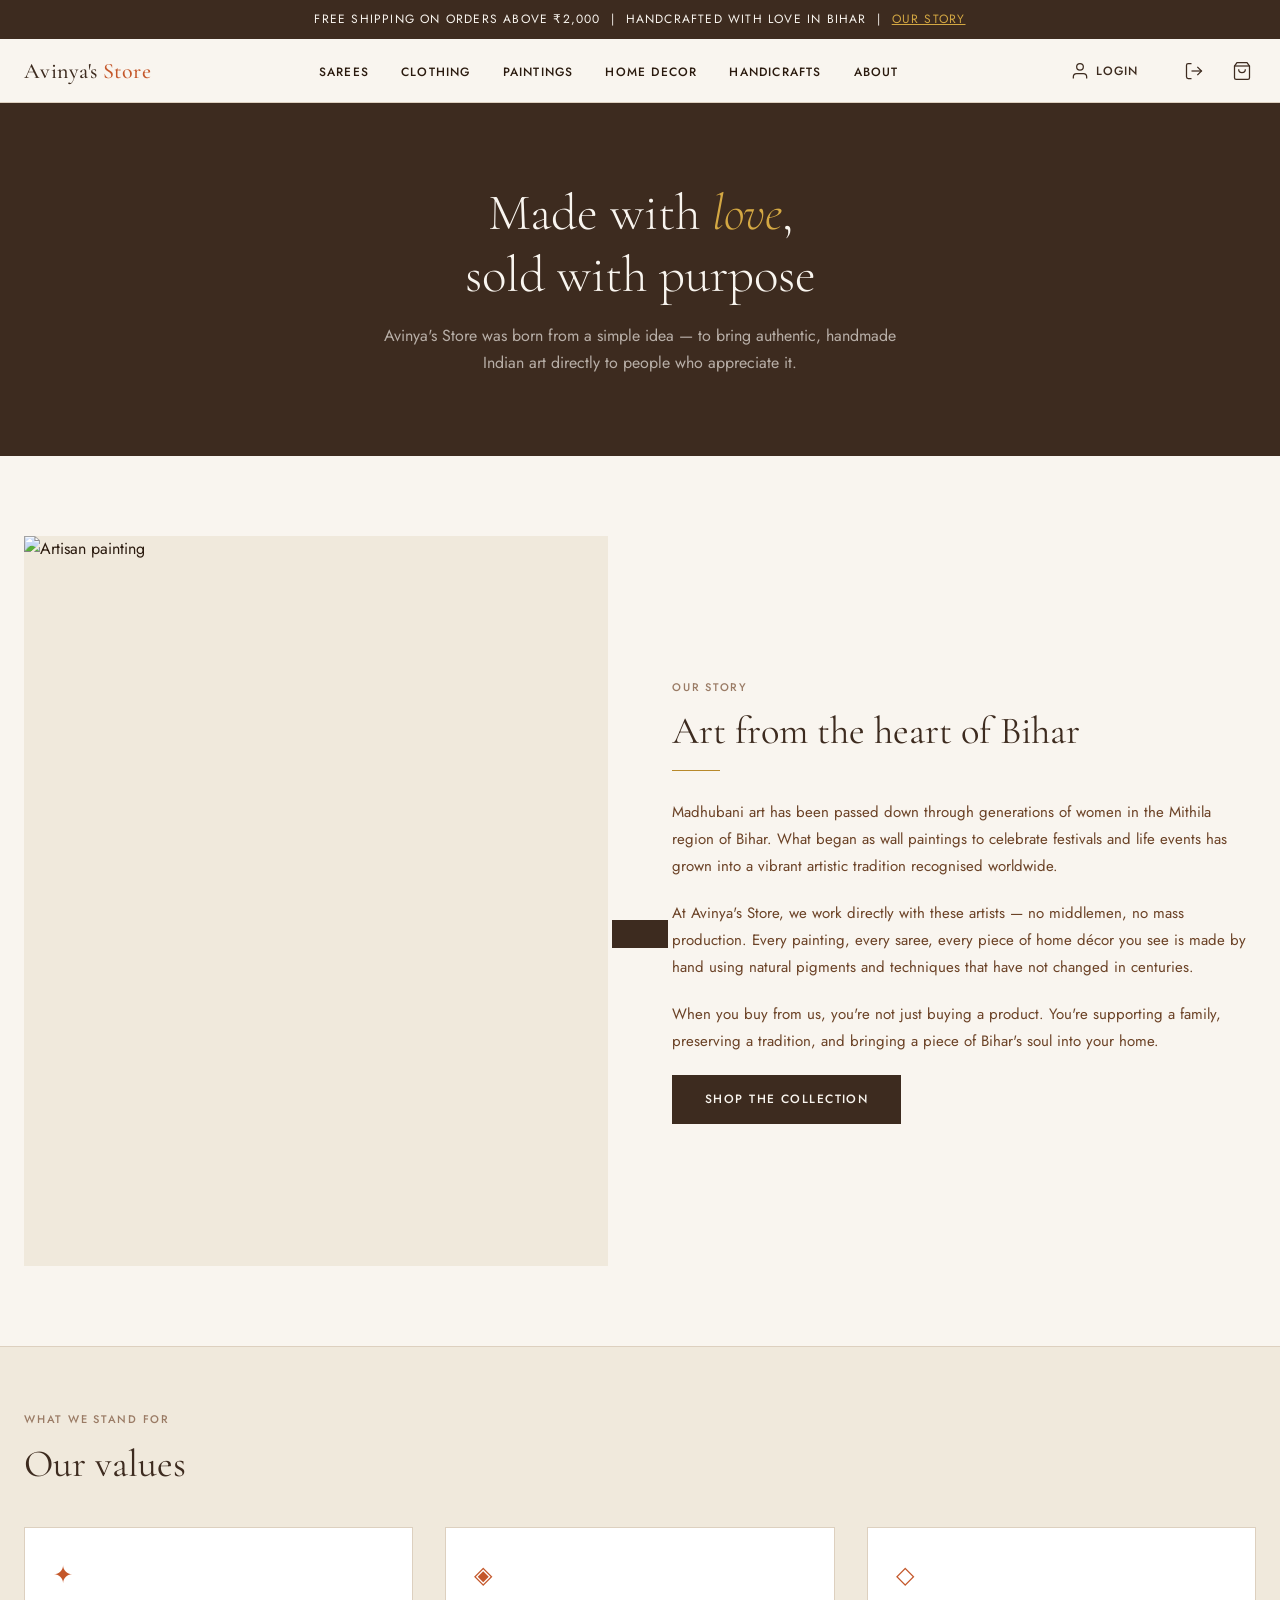
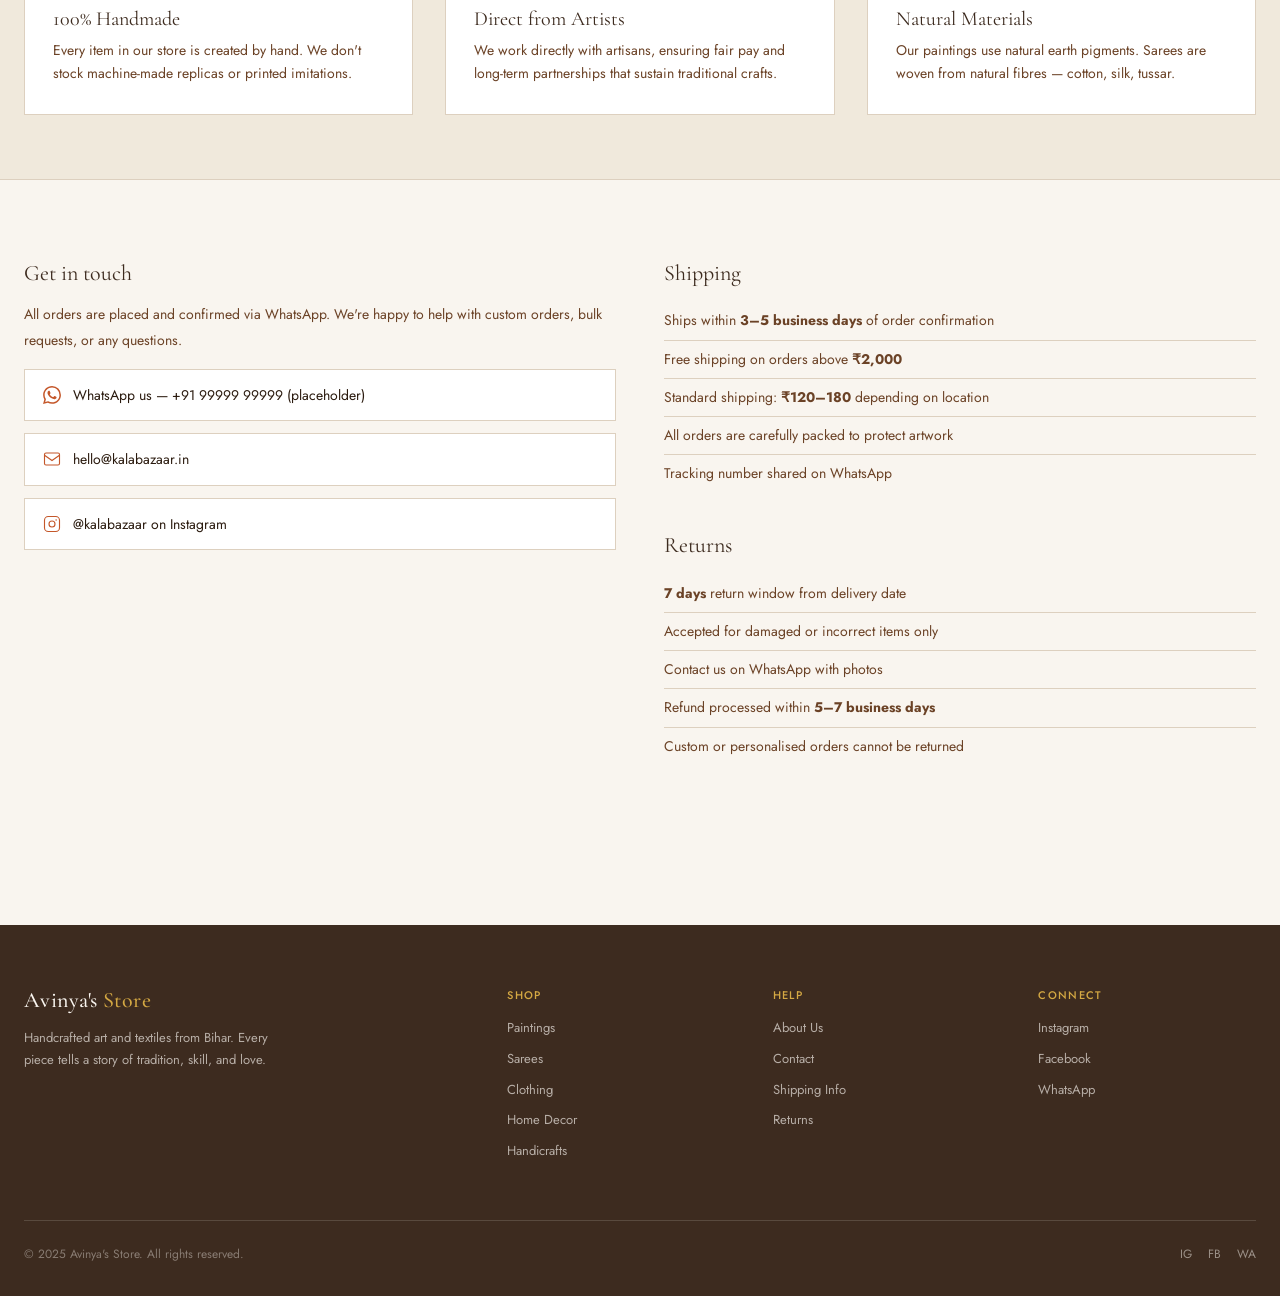
==== about.html @ 0353c22e "Store setup with Firebase" ====
<!DOCTYPE html>
<html lang="en">
<head>
  <meta charset="UTF-8" />
  <meta name="viewport" content="width=device-width, initial-scale=1.0" />
  <title>About — Avinya's Store</title>
  <link rel="stylesheet" href="css/main.css" />
  <link rel="stylesheet" href="css/components.css" />
  <style>
    .about-hero {
      background: var(--brown);
      padding: 80px 0;
      text-align: center;
    }
    .about-hero h1 { color: var(--cream); font-size: clamp(2rem, 4vw, 3.2rem); font-weight: 300; }
    .about-hero h1 em { color: var(--gold-light); font-style: italic; }
    .about-hero p { color: rgba(249,245,239,0.65); font-size: 16px; max-width: 520px; margin: 16px auto 0; line-height: 1.7; }

    .story-section { padding: 80px 0; }
    .story-grid {
      display: grid;
      grid-template-columns: 1fr 1fr;
      gap: 64px;
      align-items: center;
    }
    .story-img {
      aspect-ratio: 4/5;
      background: var(--cream-dark);
      overflow: hidden;
    }
    .story-img img { width: 100%; height: 100%; object-fit: cover; }
    .story-text h2 { margin-bottom: 8px; }
    .story-text p { font-size: 15px; color: var(--text-secondary); line-height: 1.8; margin-bottom: 20px; }
    .story-text .divider { margin: 16px 0 28px; }

    .values-section {
      background: var(--cream-dark);
      border-top: 1px solid var(--border);
      border-bottom: 1px solid var(--border);
      padding: 64px 0;
    }
    .values-grid {
      display: grid;
      grid-template-columns: repeat(3, 1fr);
      gap: 32px;
      margin-top: 40px;
    }
    .value-card {
      padding: 28px;
      background: var(--white);
      border: 1px solid var(--border);
    }
    .value-icon { font-size: 24px; margin-bottom: 12px; color: var(--terracotta); }
    .value-card h3 { font-size: 20px; color: var(--brown); margin-bottom: 8px; }
    .value-card p { font-size: 14px; color: var(--text-secondary); line-height: 1.7; }

    /* Contact & Info */
    .info-section { padding: 80px 0; }
    .info-grid {
      display: grid;
      grid-template-columns: 1fr 1fr;
      gap: 48px;
    }
    .info-block h3 { font-size: 22px; color: var(--brown); margin-bottom: 16px; }
    .info-block p, .info-block li {
      font-size: 14px;
      color: var(--text-secondary);
      line-height: 1.8;
    }
    .info-block ul { list-style: none; }
    .info-block ul li { padding: 6px 0; border-bottom: 1px solid var(--border); }
    .info-block ul li:last-child { border-bottom: none; }
    .contact-links { display: flex; flex-direction: column; gap: 12px; margin-top: 16px; }
    .contact-link {
      display: flex;
      align-items: center;
      gap: 12px;
      padding: 14px 18px;
      border: 1px solid var(--border);
      background: var(--white);
      font-size: 14px;
      color: var(--text-primary);
      transition: var(--transition);
    }
    .contact-link:hover { border-color: var(--brown); background: var(--cream-dark); }
    .contact-link svg { color: var(--terracotta); flex-shrink: 0; }

    @media (max-width: 768px) {
      .story-grid { grid-template-columns: 1fr; gap: 32px; }
      .values-grid { grid-template-columns: 1fr; }
      .info-grid { grid-template-columns: 1fr; }
    }
  </style>
</head>
<body>
<div class="page-content">

  <div class="about-hero">
    <div class="container">
      <h1>Made with <em>love</em>,<br/>sold with purpose</h1>
      <p>Avinya's Store was born from a simple idea — to bring authentic, handmade Indian art directly to people who appreciate it.</p>
    </div>
  </div>

  <!-- Story -->
  <section class="story-section">
    <div class="container">
      <div class="story-grid">
        <div class="story-img">
          <img src="https://placehold.co/600x750/DDD0BF/3D2B1F?text=Artisan+at+work" alt="Artisan painting" loading="lazy" />
        </div>
        <div class="story-text">
          <span class="section-label">Our story</span>
          <h2>Art from the heart of Bihar</h2>
          <div class="divider"></div>
          <p>Madhubani art has been passed down through generations of women in the Mithila region of Bihar. What began as wall paintings to celebrate festivals and life events has grown into a vibrant artistic tradition recognised worldwide.</p>
          <p>At Avinya's Store, we work directly with these artists — no middlemen, no mass production. Every painting, every saree, every piece of home décor you see is made by hand using natural pigments and techniques that have not changed in centuries.</p>
          <p>When you buy from us, you're not just buying a product. You're supporting a family, preserving a tradition, and bringing a piece of Bihar's soul into your home.</p>
          <a href="shop.html" class="btn-primary">Shop the Collection</a>
        </div>
      </div>
    </div>
  </section>

  <!-- Values -->
  <section class="values-section">
    <div class="container">
      <span class="section-label">What we stand for</span>
      <h2>Our values</h2>
      <div class="values-grid">
        <div class="value-card">
          <div class="value-icon">✦</div>
          <h3>100% Handmade</h3>
          <p>Every item in our store is created by hand. We don't stock machine-made replicas or printed imitations.</p>
        </div>
        <div class="value-card">
          <div class="value-icon">◈</div>
          <h3>Direct from Artists</h3>
          <p>We work directly with artisans, ensuring fair pay and long-term partnerships that sustain traditional crafts.</p>
        </div>
        <div class="value-card">
          <div class="value-icon">◇</div>
          <h3>Natural Materials</h3>
          <p>Our paintings use natural earth pigments. Sarees are woven from natural fibres — cotton, silk, tussar.</p>
        </div>
      </div>
    </div>
  </section>

  <!-- Contact + Shipping info -->
  <section class="info-section" id="contact">
    <div class="container">
      <div class="info-grid">
        <div class="info-block" id="contact">
          <h3>Get in touch</h3>
          <p>All orders are placed and confirmed via WhatsApp. We're happy to help with custom orders, bulk requests, or any questions.</p>
          <div class="contact-links">
            <a href="https://wa.me/919999999999" class="contact-link">
              <svg width="18" height="18" viewBox="0 0 24 24" fill="currentColor"><path d="M17.472 14.382c-.297-.149-1.758-.867-2.03-.967-.273-.099-.471-.148-.67.15-.197.297-.767.966-.94 1.164-.173.199-.347.223-.644.075-.297-.15-1.255-.463-2.39-1.475-.883-.788-1.48-1.761-1.653-2.059-.173-.297-.018-.458.13-.606.134-.133.298-.347.446-.52.149-.174.198-.298.298-.497.099-.198.05-.371-.025-.52-.075-.149-.669-1.612-.916-2.207-.242-.579-.487-.5-.669-.51-.173-.008-.371-.01-.57-.01-.198 0-.52.074-.792.372-.272.297-1.04 1.016-1.04 2.479 0 1.462 1.065 2.875 1.213 3.074.149.198 2.096 3.2 5.077 4.487.709.306 1.262.489 1.694.625.712.227 1.36.195 1.871.118.571-.085 1.758-.719 2.006-1.413.248-.694.248-1.289.173-1.413-.074-.124-.272-.198-.57-.347m-5.421 7.403h-.004a9.87 9.87 0 01-5.031-1.378l-.361-.214-3.741.982.998-3.648-.235-.374a9.86 9.86 0 01-1.51-5.26c.001-5.45 4.436-9.884 9.888-9.884 2.64 0 5.122 1.03 6.988 2.898a9.825 9.825 0 012.893 6.994c-.003 5.45-4.437 9.884-9.885 9.884m8.413-18.297A11.815 11.815 0 0012.05 0C5.495 0 .16 5.335.157 11.892c0 2.096.547 4.142 1.588 5.945L.057 24l6.305-1.654a11.882 11.882 0 005.683 1.448h.005c6.554 0 11.89-5.335 11.893-11.893a11.821 11.821 0 00-3.48-8.413Z"/></svg>
              WhatsApp us — +91 99999 99999 (placeholder)
            </a>
            <a href="mailto:hello@kalabazaar.in" class="contact-link">
              <svg width="18" height="18" viewBox="0 0 24 24" fill="none" stroke="currentColor" stroke-width="1.5"><rect x="2" y="4" width="20" height="16" rx="2"/><path d="m22 7-10 7L2 7"/></svg>
              hello@kalabazaar.in
            </a>
            <a href="https://instagram.com" class="contact-link">
              <svg width="18" height="18" viewBox="0 0 24 24" fill="none" stroke="currentColor" stroke-width="1.5"><rect x="2" y="2" width="20" height="20" rx="5"/><circle cx="12" cy="12" r="4"/><circle cx="17.5" cy="6.5" r="1" fill="currentColor" stroke="none"/></svg>
              @kalabazaar on Instagram
            </a>
          </div>
        </div>

        <div>
          <div class="info-block" id="shipping" style="margin-bottom:40px">
            <h3>Shipping</h3>
            <ul>
              <li>Ships within <strong>3–5 business days</strong> of order confirmation</li>
              <li>Free shipping on orders above <strong>₹2,000</strong></li>
              <li>Standard shipping: <strong>₹120–180</strong> depending on location</li>
              <li>All orders are carefully packed to protect artwork</li>
              <li>Tracking number shared on WhatsApp</li>
            </ul>
          </div>

          <div class="info-block" id="returns">
            <h3>Returns</h3>
            <ul>
              <li><strong>7 days</strong> return window from delivery date</li>
              <li>Accepted for damaged or incorrect items only</li>
              <li>Contact us on WhatsApp with photos</li>
              <li>Refund processed within <strong>5–7 business days</strong></li>
              <li>Custom or personalised orders cannot be returned</li>
            </ul>
          </div>
        </div>
      </div>
    </div>
  </section>

</div>

<script type="module">
  import { injectLayout } from './js/layout.js';
  import { initAuth, initLoginModal } from './js/auth.js';
  import { initCartSidebar } from './js/cart.js';

  injectLayout();
  initCartSidebar();
  initAuth();
  initLoginModal();
</script>
</body>
</html>
---- css/main.css ----
@import url('https://fonts.googleapis.com/css2?family=Cormorant+Garamond:ital,wght@0,300;0,400;0,500;0,600;1,300;1,400&family=Jost:wght@300;400;500;600&display=swap');

:root {
  --cream: #F9F5EF;
  --cream-dark: #F0E9DC;
  --brown: #3D2B1F;
  --brown-mid: #6B4226;
  --brown-light: #A0714F;
  --terracotta: #C4572A;
  --terracotta-light: #E07B50;
  --gold: #B8892A;
  --gold-light: #D4A843;
  --green: #4A6741;
  --text-primary: #2A1A0E;
  --text-secondary: #6B4226;
  --text-muted: #9A7B65;
  --border: #DDD0BF;
  --white: #FFFFFF;
  --font-display: 'Cormorant Garamond', Georgia, serif;
  --font-body: 'Jost', sans-serif;
  --nav-height: 64px;
  --transition: all 0.25s ease;
}

*, *::before, *::after { box-sizing: border-box; margin: 0; padding: 0; }

html { scroll-behavior: smooth; font-size: 16px; }

body {
  font-family: var(--font-body);
  background: var(--cream);
  color: var(--text-primary);
  line-height: 1.6;
  min-height: 100vh;
}

h1, h2, h3, h4 {
  font-family: var(--font-display);
  font-weight: 400;
  line-height: 1.2;
  color: var(--brown);
}

h1 { font-size: clamp(2rem, 5vw, 3.5rem); }
h2 { font-size: clamp(1.5rem, 3vw, 2.4rem); }
h3 { font-size: clamp(1.2rem, 2vw, 1.7rem); }

a { color: inherit; text-decoration: none; transition: var(--transition); }
img { max-width: 100%; height: auto; display: block; }
button { cursor: pointer; font-family: var(--font-body); border: none; }
input, select, textarea { font-family: var(--font-body); }

.container {
  max-width: 1280px;
  margin: 0 auto;
  padding: 0 24px;
}

.btn-primary {
  display: inline-block;
  background: var(--brown);
  color: var(--cream);
  font-family: var(--font-body);
  font-size: 12px;
  font-weight: 500;
  letter-spacing: 0.12em;
  text-transform: uppercase;
  padding: 14px 32px;
  border: 1px solid var(--brown);
  transition: var(--transition);
  cursor: pointer;
}
.btn-primary:hover {
  background: var(--terracotta);
  border-color: var(--terracotta);
  color: var(--white);
}

.btn-outline {
  display: inline-block;
  background: transparent;
  color: var(--brown);
  font-family: var(--font-body);
  font-size: 12px;
  font-weight: 500;
  letter-spacing: 0.12em;
  text-transform: uppercase;
  padding: 13px 32px;
  border: 1px solid var(--brown);
  transition: var(--transition);
  cursor: pointer;
}
.btn-outline:hover {
  background: var(--brown);
  color: var(--cream);
}

.btn-whatsapp {
  display: inline-flex;
  align-items: center;
  gap: 10px;
  background: #25D366;
  color: white;
  font-family: var(--font-body);
  font-size: 13px;
  font-weight: 500;
  letter-spacing: 0.06em;
  text-transform: uppercase;
  padding: 16px 32px;
  border: none;
  transition: var(--transition);
  cursor: pointer;
  width: 100%;
  justify-content: center;
}
.btn-whatsapp:hover { background: #1da851; }

.section-label {
  font-family: var(--font-body);
  font-size: 11px;
  font-weight: 500;
  letter-spacing: 0.16em;
  text-transform: uppercase;
  color: var(--text-muted);
  margin-bottom: 12px;
  display: block;
}

.divider {
  width: 48px;
  height: 1px;
  background: var(--gold);
  margin: 16px 0 32px;
}
.divider.center { margin: 16px auto 32px; }

/* Announcement bar */
.announcement-bar {
  background: var(--brown);
  color: var(--cream);
  text-align: center;
  padding: 10px 24px;
  font-size: 12px;
  letter-spacing: 0.1em;
  text-transform: uppercase;
  font-weight: 400;
}
.announcement-bar a { color: var(--gold-light); text-decoration: underline; }

/* Toast */
#toast {
  position: fixed;
  bottom: 32px;
  left: 50%;
  transform: translateX(-50%) translateY(80px);
  background: var(--brown);
  color: var(--cream);
  padding: 14px 28px;
  font-size: 13px;
  letter-spacing: 0.04em;
  z-index: 9999;
  transition: transform 0.3s ease;
  pointer-events: none;
  white-space: nowrap;
}
#toast.show { transform: translateX(-50%) translateY(0); }

/* Page fade in */
.page-content { animation: fadeUp 0.5s ease both; }
@keyframes fadeUp {
  from { opacity: 0; transform: translateY(16px); }
  to { opacity: 1; transform: translateY(0); }
}

/* Auth state elements */
.show-when-logged-in { display: none; }
.show-when-logged-out { display: block; }
body.user-logged-in .show-when-logged-in { display: block; }
body.user-logged-in .show-when-logged-out { display: none; }

/* Responsive utils */
@media (max-width: 768px) {
  .container { padding: 0 16px; }
  .hide-mobile { display: none !important; }
}
@media (min-width: 769px) {
  .hide-desktop { display: none !important; }
}
---- css/components.css ----
/* ── NAVBAR ── */
.navbar {
  position: sticky;
  top: 0;
  z-index: 500;
  background: var(--cream);
  border-bottom: 1px solid var(--border);
  height: var(--nav-height);
}
.navbar-inner {
  display: flex;
  align-items: center;
  justify-content: space-between;
  height: 100%;
  max-width: 1280px;
  margin: 0 auto;
  padding: 0 24px;
}
.nav-logo {
  font-family: var(--font-display);
  font-size: 22px;
  font-weight: 500;
  color: var(--brown);
  letter-spacing: 0.02em;
  line-height: 1;
}
.nav-logo span { color: var(--terracotta); }

.nav-links {
  display: flex;
  align-items: center;
  gap: 32px;
  list-style: none;
}
.nav-links a {
  font-size: 12px;
  font-weight: 500;
  letter-spacing: 0.1em;
  text-transform: uppercase;
  color: var(--text-primary);
  position: relative;
  padding-bottom: 2px;
}
.nav-links a::after {
  content: '';
  position: absolute;
  bottom: -2px;
  left: 0;
  width: 0;
  height: 1px;
  background: var(--terracotta);
  transition: width 0.25s ease;
}
.nav-links a:hover::after,
.nav-links a.active::after { width: 100%; }

/* Dropdown */
.nav-dropdown { position: relative; }
.nav-dropdown > a::before {
  content: '';
  position: absolute;
  bottom: -18px;
  left: 0;
  right: 0;
  height: 18px;
}
.dropdown-menu {
  position: absolute;
  top: calc(100% + 18px);
  left: 50%;
  transform: translateX(-50%);
  background: var(--white);
  border: 1px solid var(--border);
  min-width: 180px;
  padding: 8px 0;
  opacity: 0;
  pointer-events: none;
  transition: opacity 0.2s ease, transform 0.2s ease;
  transform: translateX(-50%) translateY(-6px);
  z-index: 600;
}
.nav-dropdown:hover .dropdown-menu {
  opacity: 1;
  pointer-events: all;
  transform: translateX(-50%) translateY(0);
}
.dropdown-menu a {
  display: block;
  padding: 9px 20px;
  font-size: 12px;
  letter-spacing: 0.06em;
  text-transform: uppercase;
  color: var(--text-primary);
}
.dropdown-menu a:hover { background: var(--cream); color: var(--terracotta); }

.nav-actions {
  display: flex;
  align-items: center;
  gap: 20px;
}
.nav-icon-btn {
  background: none;
  border: none;
  cursor: pointer;
  color: var(--brown);
  display: flex;
  align-items: center;
  gap: 6px;
  font-size: 12px;
  letter-spacing: 0.08em;
  text-transform: uppercase;
  font-family: var(--font-body);
  font-weight: 500;
  padding: 4px;
  transition: var(--transition);
}
.nav-icon-btn:hover { color: var(--terracotta); }
.nav-icon-btn svg { width: 20px; height: 20px; }

.cart-badge {
  background: var(--terracotta);
  color: white;
  border-radius: 50%;
  width: 18px;
  height: 18px;
  font-size: 10px;
  display: flex;
  align-items: center;
  justify-content: center;
  font-weight: 600;
  margin-left: -4px;
}

/* Mobile menu */
.hamburger {
  display: none;
  flex-direction: column;
  gap: 5px;
  cursor: pointer;
  padding: 4px;
  background: none;
  border: none;
}
.hamburger span {
  display: block;
  width: 22px;
  height: 1.5px;
  background: var(--brown);
  transition: var(--transition);
}
.mobile-menu {
  display: none;
  position: fixed;
  inset: 0;
  background: var(--cream);
  z-index: 800;
  padding: 80px 32px 32px;
  overflow-y: auto;
  flex-direction: column;
  gap: 0;
}
.mobile-menu.open { display: flex; }
.mobile-menu-close {
  position: absolute;
  top: 20px;
  right: 24px;
  background: none;
  border: none;
  font-size: 24px;
  cursor: pointer;
  color: var(--brown);
}
.mobile-menu a {
  display: block;
  padding: 14px 0;
  border-bottom: 1px solid var(--border);
  font-size: 14px;
  font-weight: 500;
  letter-spacing: 0.08em;
  text-transform: uppercase;
  color: var(--text-primary);
}
.mobile-menu-section { font-size: 11px; color: var(--text-muted); letter-spacing: 0.12em; text-transform: uppercase; padding: 20px 0 8px; }

@media (max-width: 900px) {
  .nav-links { display: none; }
  .hamburger { display: flex; }
}

/* ── PRODUCT CARD ── */
.product-card {
  background: var(--white);
  border: 1px solid var(--border);
  transition: var(--transition);
  cursor: pointer;
}
.product-card:hover { box-shadow: 0 8px 32px rgba(61,43,31,0.1); transform: translateY(-2px); }

.product-card-image {
  position: relative;
  overflow: hidden;
  aspect-ratio: 3/4;
  background: var(--cream-dark);
}
.product-card-image img {
  width: 100%;
  height: 100%;
  object-fit: cover;
  transition: transform 0.5s ease;
}
.product-card:hover .product-card-image img { transform: scale(1.04); }

.product-card-badge {
  position: absolute;
  top: 12px;
  left: 12px;
  background: var(--terracotta);
  color: white;
  font-size: 10px;
  font-weight: 500;
  letter-spacing: 0.08em;
  text-transform: uppercase;
  padding: 4px 10px;
}

.product-card-quick {
  position: absolute;
  bottom: 0;
  left: 0;
  right: 0;
  background: var(--brown);
  color: var(--cream);
  text-align: center;
  padding: 12px;
  font-size: 11px;
  font-weight: 500;
  letter-spacing: 0.1em;
  text-transform: uppercase;
  transform: translateY(100%);
  transition: transform 0.25s ease;
}
.product-card:hover .product-card-quick { transform: translateY(0); }

.product-card-info {
  padding: 14px 16px 18px;
}
.product-card-category {
  font-size: 10px;
  font-weight: 500;
  letter-spacing: 0.12em;
  text-transform: uppercase;
  color: var(--text-muted);
  margin-bottom: 4px;
}
.product-card-name {
  font-family: var(--font-display);
  font-size: 16px;
  font-weight: 500;
  color: var(--brown);
  margin-bottom: 8px;
  line-height: 1.3;
}
.product-card-price {
  font-size: 14px;
  font-weight: 500;
  color: var(--text-primary);
}
.product-card-price .original {
  text-decoration: line-through;
  color: var(--text-muted);
  font-weight: 400;
  margin-left: 6px;
  font-size: 12px;
}

/* ── CART SIDEBAR ── */
#cart-overlay {
  position: fixed;
  inset: 0;
  background: rgba(42,26,14,0.5);
  z-index: 700;
  opacity: 0;
  pointer-events: none;
  transition: opacity 0.3s ease;
}
#cart-overlay.open { opacity: 1; pointer-events: all; }

#cart-sidebar {
  position: fixed;
  top: 0;
  right: 0;
  bottom: 0;
  width: 420px;
  max-width: 100vw;
  background: var(--cream);
  z-index: 750;
  transform: translateX(100%);
  transition: transform 0.35s cubic-bezier(0.4, 0, 0.2, 1);
  display: flex;
  flex-direction: column;
  border-left: 1px solid var(--border);
}
#cart-sidebar.open { transform: translateX(0); }

.cart-header {
  display: flex;
  align-items: center;
  justify-content: space-between;
  padding: 20px 24px;
  border-bottom: 1px solid var(--border);
}
.cart-header h2 {
  font-family: var(--font-display);
  font-size: 22px;
  font-weight: 500;
  color: var(--brown);
}
.cart-close {
  background: none;
  border: none;
  cursor: pointer;
  font-size: 22px;
  color: var(--brown);
  line-height: 1;
  padding: 4px;
}

.cart-items { flex: 1; overflow-y: auto; padding: 16px 24px; }
.cart-empty {
  text-align: center;
  padding: 48px 24px;
  color: var(--text-muted);
  font-family: var(--font-display);
  font-size: 18px;
}
.cart-empty small { display: block; font-family: var(--font-body); font-size: 13px; margin-top: 8px; }

.cart-item {
  display: flex;
  gap: 14px;
  padding: 14px 0;
  border-bottom: 1px solid var(--border);
}
.cart-item:last-child { border-bottom: none; }
.cart-item-img {
  width: 72px;
  height: 90px;
  object-fit: cover;
  flex-shrink: 0;
  background: var(--cream-dark);
}
.cart-item-details { flex: 1; min-width: 0; }
.cart-item-name {
  font-family: var(--font-display);
  font-size: 15px;
  color: var(--brown);
  line-height: 1.3;
  margin-bottom: 4px;
}
.cart-item-variant { font-size: 11px; color: var(--text-muted); margin-bottom: 8px; }
.cart-item-price { font-size: 14px; font-weight: 500; color: var(--text-primary); }
.cart-item-controls {
  display: flex;
  align-items: center;
  gap: 12px;
  margin-top: 8px;
}
.qty-btn {
  width: 28px;
  height: 28px;
  border: 1px solid var(--border);
  background: var(--white);
  font-size: 16px;
  display: flex;
  align-items: center;
  justify-content: center;
  cursor: pointer;
  color: var(--brown);
  transition: var(--transition);
}
.qty-btn:hover { background: var(--brown); color: var(--cream); border-color: var(--brown); }
.qty-display { font-size: 14px; font-weight: 500; min-width: 20px; text-align: center; }
.cart-item-remove {
  background: none;
  border: none;
  cursor: pointer;
  color: var(--text-muted);
  font-size: 11px;
  letter-spacing: 0.06em;
  text-transform: uppercase;
  padding: 0;
  transition: var(--transition);
  margin-left: auto;
}
.cart-item-remove:hover { color: var(--terracotta); }

.cart-footer {
  border-top: 1px solid var(--border);
  padding: 20px 24px;
}
.cart-subtotal {
  display: flex;
  justify-content: space-between;
  align-items: center;
  margin-bottom: 6px;
}
.cart-subtotal span { font-size: 13px; color: var(--text-muted); text-transform: uppercase; letter-spacing: 0.06em; }
.cart-subtotal strong { font-family: var(--font-display); font-size: 22px; color: var(--brown); font-weight: 400; }
.cart-note { font-size: 11px; color: var(--text-muted); margin-bottom: 16px; line-height: 1.5; }
.cart-footer .btn-primary { width: 100%; text-align: center; display: block; padding: 16px; font-size: 12px; margin-bottom: 10px; }
.cart-footer .btn-outline { width: 100%; text-align: center; display: block; padding: 13px; font-size: 12px; }

/* ── LOGIN MODAL ── */
#login-modal-overlay {
  position: fixed;
  inset: 0;
  background: rgba(42,26,14,0.6);
  z-index: 900;
  display: none;
  align-items: center;
  justify-content: center;
  padding: 24px;
}
#login-modal-overlay.open { display: flex; }
.login-modal {
  background: var(--cream);
  width: 100%;
  max-width: 440px;
  padding: 48px 40px;
  border: 1px solid var(--border);
  position: relative;
}
.login-modal-close {
  position: absolute;
  top: 16px;
  right: 20px;
  background: none;
  border: none;
  font-size: 22px;
  cursor: pointer;
  color: var(--brown);
}
.login-modal h2 {
  font-family: var(--font-display);
  font-size: 28px;
  color: var(--brown);
  margin-bottom: 8px;
}
.login-modal p { font-size: 13px; color: var(--text-muted); margin-bottom: 28px; }

.form-group { margin-bottom: 16px; }
.form-group label {
  display: block;
  font-size: 11px;
  font-weight: 500;
  letter-spacing: 0.1em;
  text-transform: uppercase;
  color: var(--text-secondary);
  margin-bottom: 6px;
}
.form-group input {
  width: 100%;
  padding: 12px 14px;
  border: 1px solid var(--border);
  background: var(--white);
  font-size: 14px;
  color: var(--text-primary);
  outline: none;
  transition: var(--transition);
}
.form-group input:focus { border-color: var(--brown); }

.auth-divider {
  display: flex;
  align-items: center;
  gap: 12px;
  margin: 20px 0;
  color: var(--text-muted);
  font-size: 12px;
}
.auth-divider::before, .auth-divider::after {
  content: '';
  flex: 1;
  height: 1px;
  background: var(--border);
}

.btn-google {
  width: 100%;
  display: flex;
  align-items: center;
  justify-content: center;
  gap: 10px;
  background: var(--white);
  border: 1px solid var(--border);
  padding: 12px;
  font-size: 13px;
  font-weight: 500;
  color: var(--text-primary);
  cursor: pointer;
  transition: var(--transition);
  font-family: var(--font-body);
}
.btn-google:hover { background: var(--cream-dark); }
.btn-google img { width: 18px; height: 18px; }

.auth-switch {
  text-align: center;
  margin-top: 20px;
  font-size: 13px;
  color: var(--text-muted);
}
.auth-switch a { color: var(--brown); text-decoration: underline; cursor: pointer; }
.auth-error { color: var(--terracotta); font-size: 13px; margin-top: 10px; display: none; }

/* ── FOOTER ── */
.footer {
  background: var(--brown);
  color: var(--cream);
  padding: 64px 0 32px;
  margin-top: 80px;
}
.footer-grid {
  display: grid;
  grid-template-columns: 2fr 1fr 1fr 1fr;
  gap: 48px;
  margin-bottom: 48px;
}
.footer-brand .nav-logo { color: var(--cream); margin-bottom: 16px; }
.footer-brand .nav-logo span { color: var(--gold-light); }
.footer-brand p { font-size: 13px; color: rgba(249,245,239,0.65); line-height: 1.7; max-width: 260px; }
.footer-col h4 {
  font-family: var(--font-body);
  font-size: 11px;
  font-weight: 500;
  letter-spacing: 0.12em;
  text-transform: uppercase;
  color: var(--gold-light);
  margin-bottom: 16px;
}
.footer-col a {
  display: block;
  font-size: 13px;
  color: rgba(249,245,239,0.65);
  margin-bottom: 10px;
  transition: var(--transition);
}
.footer-col a:hover { color: var(--cream); }
.footer-bottom {
  border-top: 1px solid rgba(249,245,239,0.15);
  padding-top: 24px;
  display: flex;
  align-items: center;
  justify-content: space-between;
  font-size: 12px;
  color: rgba(249,245,239,0.4);
}
.footer-social { display: flex; gap: 16px; }
.footer-social a { color: rgba(249,245,239,0.5); transition: var(--transition); }
.footer-social a:hover { color: var(--gold-light); }

@media (max-width: 768px) {
  .footer-grid { grid-template-columns: 1fr 1fr; gap: 32px; }
  .footer-brand { grid-column: 1 / -1; }
  .footer-bottom { flex-direction: column; gap: 12px; text-align: center; }
}
@media (max-width: 480px) {
  .footer-grid { grid-template-columns: 1fr; }
}

/* ── CATEGORY PILLS ── */
.category-filters {
  display: flex;
  gap: 8px;
  flex-wrap: wrap;
  margin-bottom: 32px;
}
.filter-pill {
  padding: 8px 20px;
  border: 1px solid var(--border);
  background: var(--white);
  font-size: 11px;
  font-weight: 500;
  letter-spacing: 0.1em;
  text-transform: uppercase;
  color: var(--text-secondary);
  cursor: pointer;
  transition: var(--transition);
  font-family: var(--font-body);
}
.filter-pill:hover, .filter-pill.active {
  background: var(--brown);
  color: var(--cream);
  border-color: var(--brown);
}

/* ── PRODUCT GRID ── */
.products-grid {
  display: grid;
  grid-template-columns: repeat(4, 1fr);
  gap: 20px;
}
@media (max-width: 1100px) { .products-grid { grid-template-columns: repeat(3, 1fr); } }
@media (max-width: 768px) { .products-grid { grid-template-columns: repeat(2, 1fr); gap: 12px; } }
@media (max-width: 380px) { .products-grid { grid-template-columns: 1fr; } }

/* ── PAGE HERO ── */
.page-hero {
  background: var(--cream-dark);
  border-bottom: 1px solid var(--border);
  padding: 48px 0;
  text-align: center;
}
.page-hero h1 { font-size: clamp(2rem, 4vw, 3rem); color: var(--brown); }
.page-hero p { color: var(--text-muted); font-size: 14px; margin-top: 8px; }

/* ── BREADCRUMB ── */
.breadcrumb {
  font-size: 11px;
  color: var(--text-muted);
  letter-spacing: 0.06em;
  text-transform: uppercase;
  margin-bottom: 12px;
}
.breadcrumb a:hover { color: var(--terracotta); }
.breadcrumb span { margin: 0 6px; }
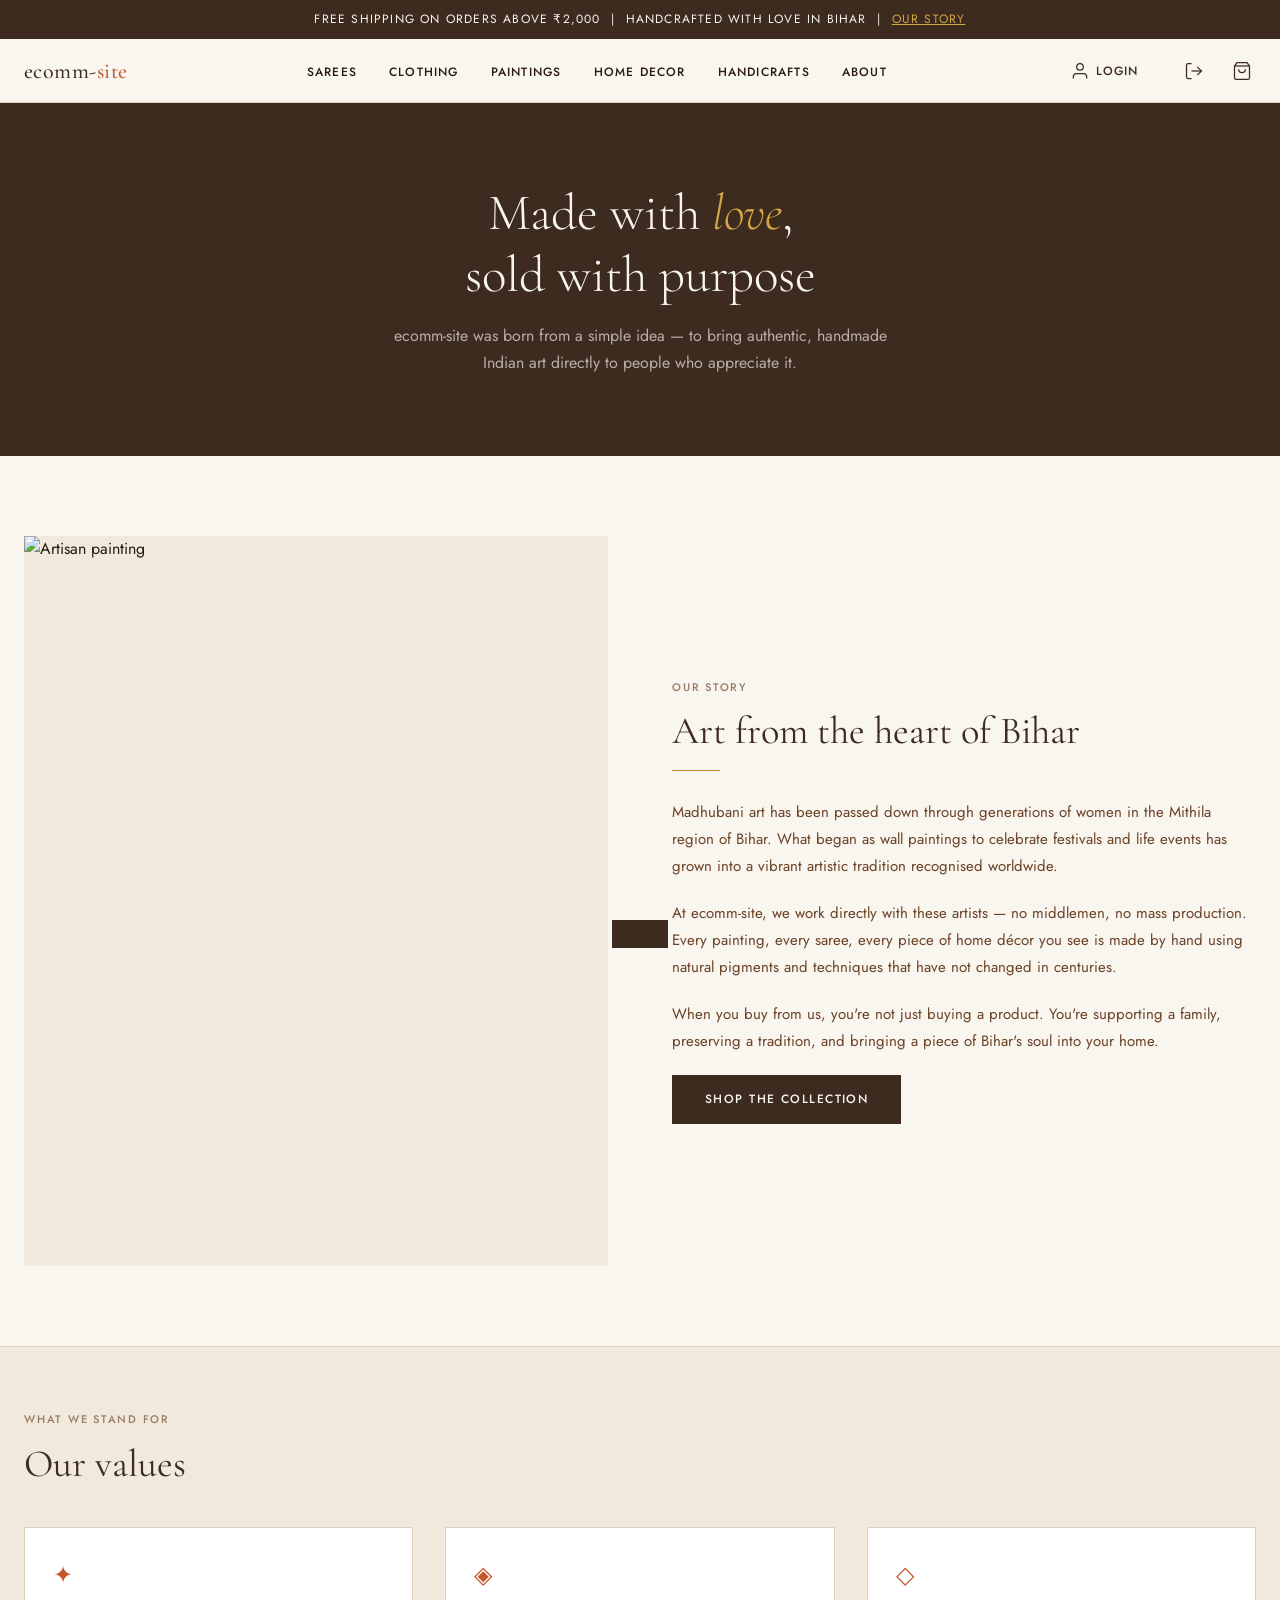
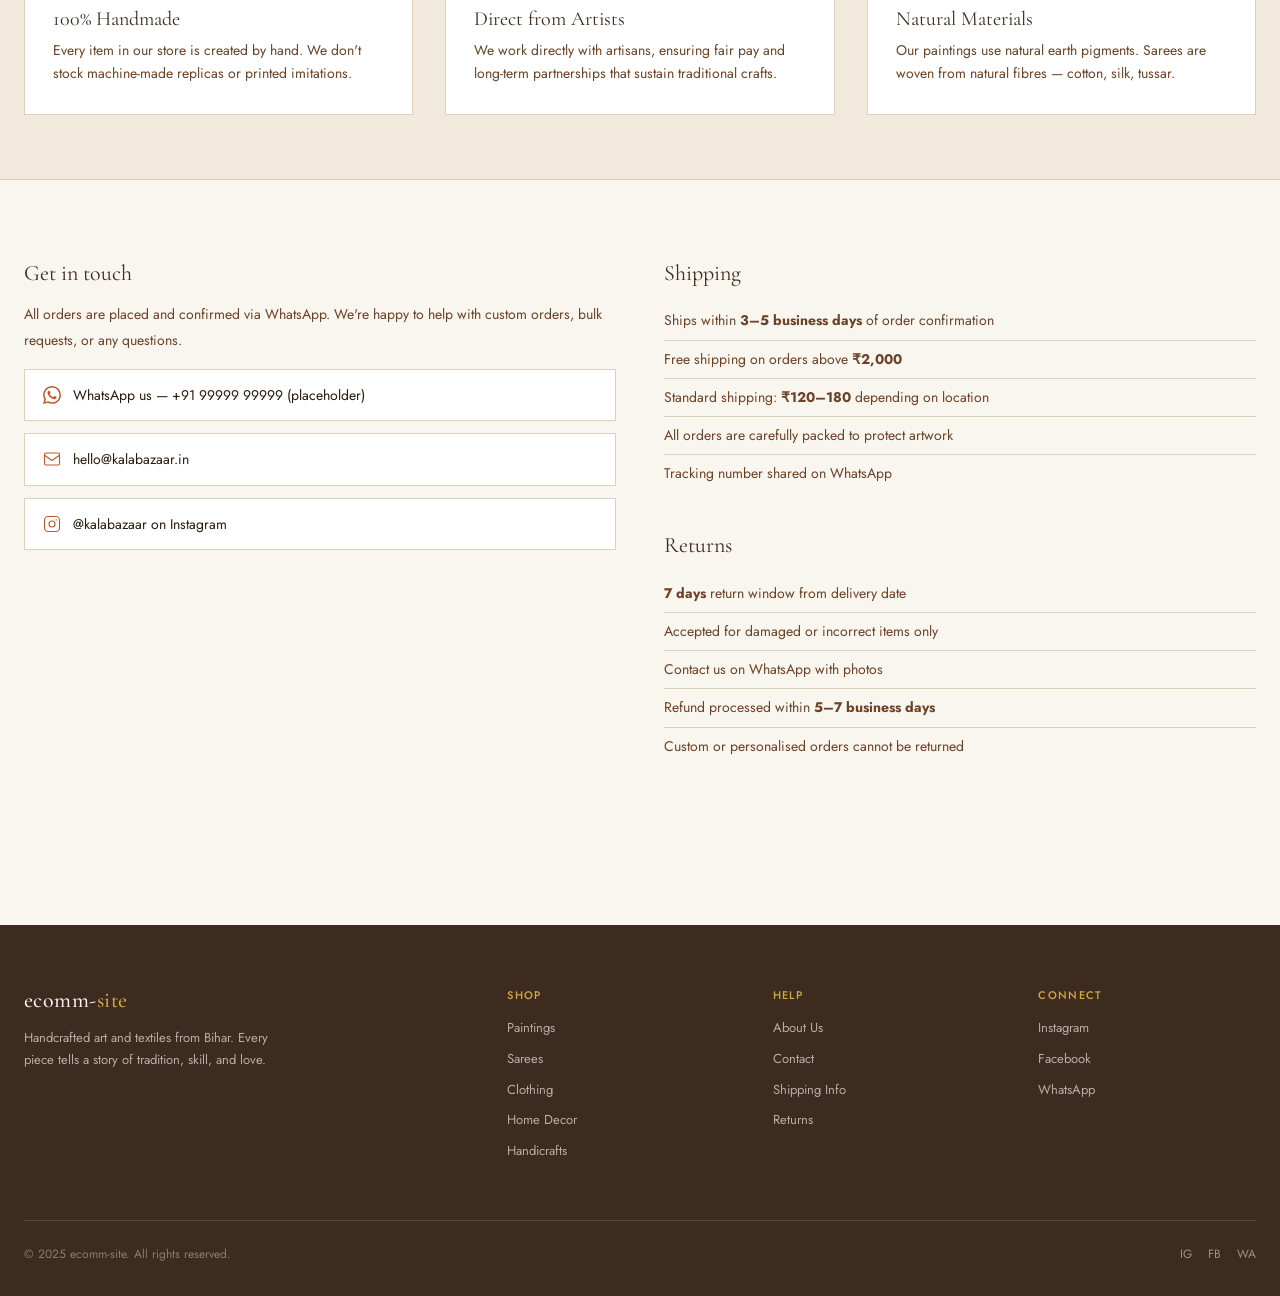
==== commit 0008a4cb: "Rename storefront to ecomm-site" ====
--- a/about.html
+++ b/about.html
@@ -3,7 +3,7 @@
 <head>
   <meta charset="UTF-8" />
   <meta name="viewport" content="width=device-width, initial-scale=1.0" />
-  <title>About — Avinya's Store</title>
+  <title>About — ecomm-site</title>
   <link rel="stylesheet" href="css/main.css" />
   <link rel="stylesheet" href="css/components.css" />
   <style>
@@ -98,7 +98,7 @@
   <div class="about-hero">
     <div class="container">
       <h1>Made with <em>love</em>,<br/>sold with purpose</h1>
-      <p>Avinya's Store was born from a simple idea — to bring authentic, handmade Indian art directly to people who appreciate it.</p>
+      <p>ecomm-site was born from a simple idea — to bring authentic, handmade Indian art directly to people who appreciate it.</p>
     </div>
   </div>
 
@@ -114,7 +114,7 @@
           <h2>Art from the heart of Bihar</h2>
           <div class="divider"></div>
           <p>Madhubani art has been passed down through generations of women in the Mithila region of Bihar. What began as wall paintings to celebrate festivals and life events has grown into a vibrant artistic tradition recognised worldwide.</p>
-          <p>At Avinya's Store, we work directly with these artists — no middlemen, no mass production. Every painting, every saree, every piece of home décor you see is made by hand using natural pigments and techniques that have not changed in centuries.</p>
+          <p>At ecomm-site, we work directly with these artists — no middlemen, no mass production. Every painting, every saree, every piece of home décor you see is made by hand using natural pigments and techniques that have not changed in centuries.</p>
           <p>When you buy from us, you're not just buying a product. You're supporting a family, preserving a tradition, and bringing a piece of Bihar's soul into your home.</p>
           <a href="shop.html" class="btn-primary">Shop the Collection</a>
         </div>
